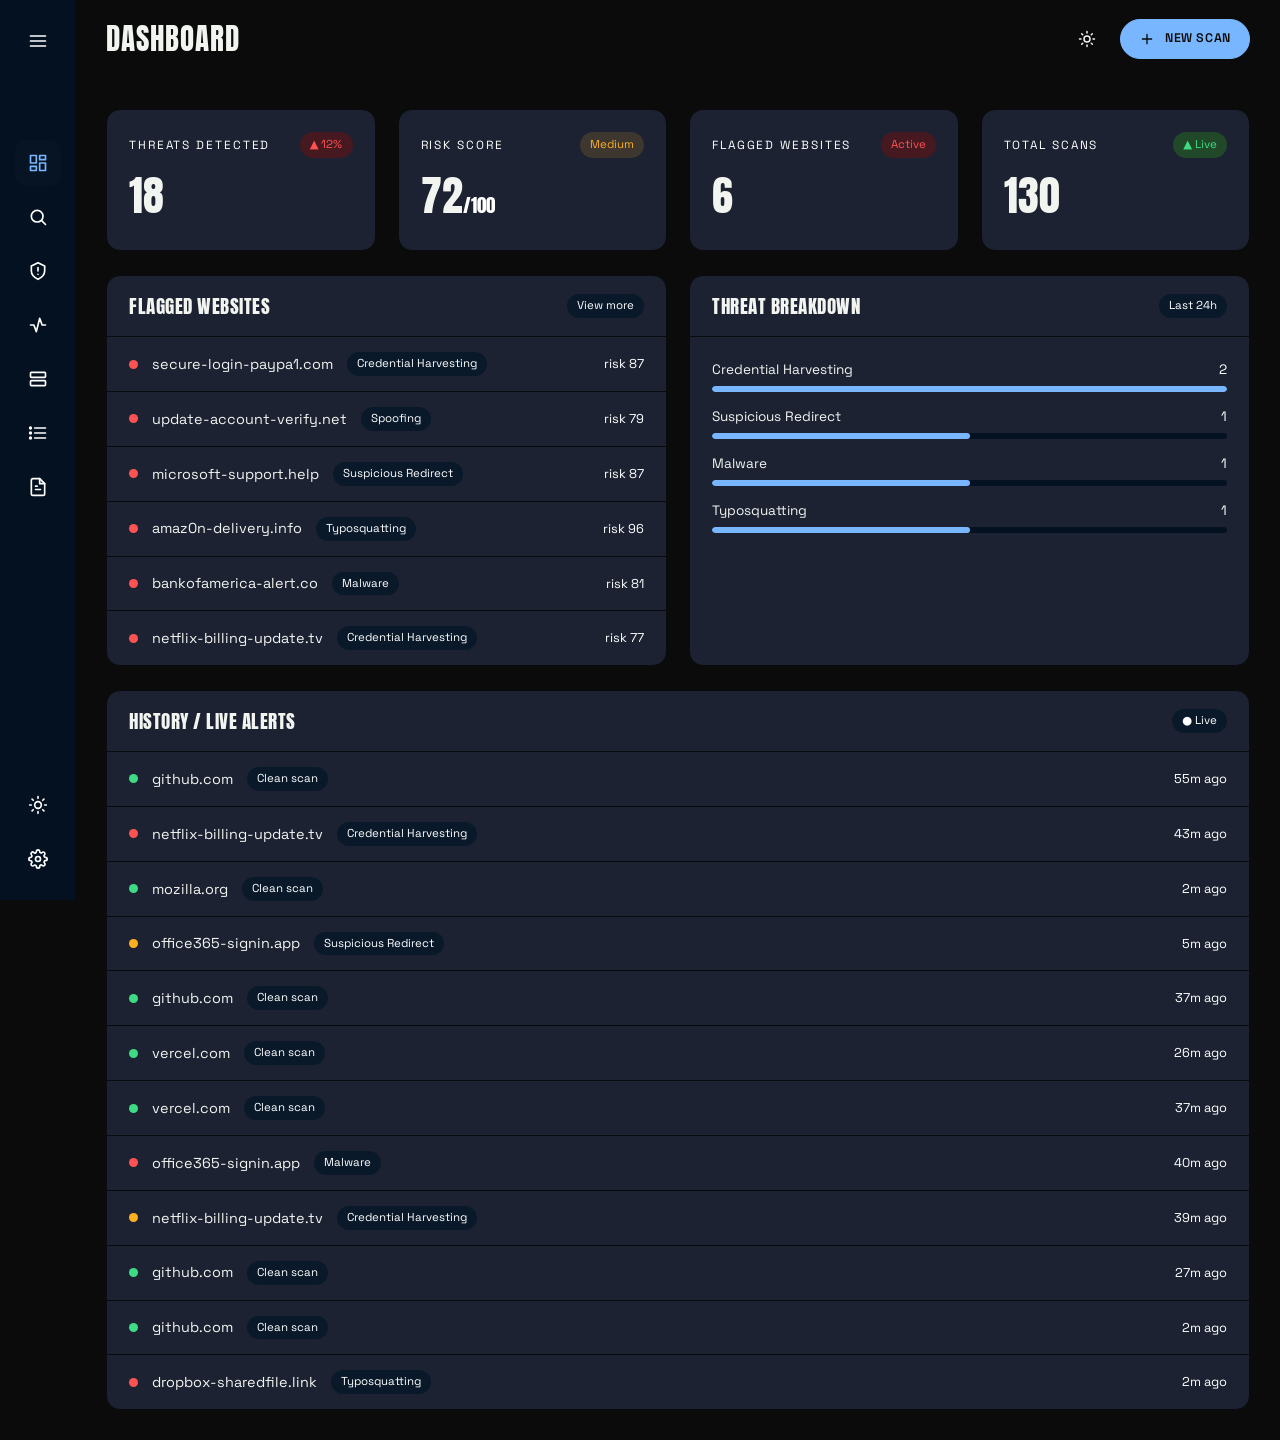
==== dashboard.html @ db2804e6 "first commit" ====
<!DOCTYPE html>
<html lang="en" class="bg-background">
<head>
  <meta charset="UTF-8" />
  <meta name="viewport" content="width=device-width, initial-scale=1.0" />
  <title>CyberWeb — Dashboard</title>
  <meta name="description" content="Threats, risk score, flagged sites and live alerts." />
  <meta name="theme-color" content="#0a0b0a" />
  <link rel="preconnect" href="https://fonts.googleapis.com" />
  <link rel="preconnect" href="https://fonts.gstatic.com" crossorigin />
  <link href="https://fonts.googleapis.com/css2?family=Anton&family=Space+Grotesk:wght@400;500;600;700&display=swap" rel="stylesheet" />
  <link rel="stylesheet" href="css/style.css" />
</head>
<body data-page="dashboard">
  <div class="app">
    <aside class="ribbon" id="ribbon"></aside>
    <div class="main">
      <div class="appbar">
        <h1>Dashboard</h1>
        <div class="actions">
          <button class="icon-btn" onclick="toggleTheme()" title="Toggle theme" data-icon="theme"></button>
          <a href="scan.html" class="btn btn-primary btn-sm"><span data-icon="plus" style="width:16px;height:16px;display:inline-flex"></span> New Scan</a>
        </div>
      </div>

      <div class="page-body">
        <!-- stat row -->
        <div class="grid grid-4 mb-6">
          <div class="stat-card">
            <div class="top"><span class="k">Threats Detected</span><span class="badge badge-danger" id="threat-trend">▲ 12%</span></div>
            <div class="v" id="stat-threats">—</div>
          </div>
          <div class="stat-card">
            <div class="top"><span class="k">Risk Score</span><span class="badge badge-warn">Medium</span></div>
            <div class="v"><span id="stat-risk">—</span><span style="font-size:1.2rem;color:var(--muted)">/100</span></div>
          </div>
          <div class="stat-card">
            <div class="top"><span class="k">Flagged Websites</span><span class="badge badge-danger">Active</span></div>
            <div class="v" id="stat-flagged">—</div>
          </div>
          <div class="stat-card">
            <div class="top"><span class="k">Total Scans</span><span class="badge badge-ok">▲ Live</span></div>
            <div class="v" id="stat-scans">—</div>
          </div>
        </div>

        <div class="grid grid-2 mb-6">
          <!-- flagged websites -->
          <div class="panel" id="flagged">
            <div class="panel-head"><h3>Flagged Websites</h3><a href="report.html" class="pill-tag">View more</a></div>
            <div id="flagged-list"></div>
          </div>

          <!-- risk breakdown -->
          <div class="panel" id="threat">
            <div class="panel-head"><h3>Threat Breakdown</h3><span class="pill-tag">Last 24h</span></div>
            <div style="padding:22px" id="breakdown"></div>
          </div>
        </div>

        <!-- live alerts -->
        <div class="panel" id="logs">
          <div class="panel-head"><h3>History / Live Alerts</h3><span class="pill-tag" id="live-tag">● Live</span></div>
          <div id="alert-list"></div>
        </div>
      </div>
    </div>
  </div>

  <script src="js/common.js"></script>
  <script src="js/mock.js"></script>
  <script>
    const data = generateDashboard();

    document.getElementById("stat-threats").textContent = data.threats;
    document.getElementById("stat-risk").textContent = data.riskScore;
    document.getElementById("stat-flagged").textContent = data.flagged;
    document.getElementById("stat-scans").textContent = data.scans;

    // flagged list
    document.getElementById("flagged-list").innerHTML = data.flaggedList
      .map(
        (f) => `
      <div class="alert-row">
        <span class="dot dot-danger"></span>
        <span class="url">${f.host}</span>
        <span class="pill-tag">${f.type}</span>
        <span class="time">risk ${f.risk}</span>
      </div>`
      )
      .join("");

    // breakdown bars
    const types = {};
    data.alerts.forEach((a) => { if (a.type !== "Clean scan") types[a.type] = (types[a.type] || 0) + 1; });
    const maxc = Math.max(1, ...Object.values(types));
    document.getElementById("breakdown").innerHTML =
      Object.entries(types)
        .map(
          ([t, c]) => `
      <div style="margin-bottom:14px">
        <div class="flex justify-between" style="font-size:0.85rem;margin-bottom:6px"><span>${t}</span><span class="muted">${c}</span></div>
        <div class="progress-track"><div class="progress-fill" style="width:${(c / maxc) * 100}%"></div></div>
      </div>`
        )
        .join("") || '<p class="muted">No threats in window.</p>';

    // live alert feed
    function renderAlerts() {
      document.getElementById("alert-list").innerHTML = data.alerts
        .map(
          (a) => `
        <div class="alert-row">
          <span class="dot dot-${a.sev}"></span>
          <span class="url">${a.host}</span>
          <span class="pill-tag">${a.type}</span>
          <span class="time">${a.time}</span>
        </div>`
        )
        .join("");
    }
    renderAlerts();

    // simulate a new alert arriving
    setInterval(() => {
      const d = generateDashboard();
      const fresh = d.alerts[0];
      fresh.time = "just now";
      data.alerts.unshift(fresh);
      data.alerts.pop();
      renderAlerts();
    }, 4000);
  </script>
</body>
</html>
---- css/style.css ----
/* ============================================================
   CyberWeb Cyber — Blackbird-inspired theme
   Dark + lime accent. Pure HTML/CSS/JS.
   ============================================================ */

:root {
  --bg: #0a0b0a;
  --bg-2:#041120;
  --panel: #1c2232;
  --panel-2: #09192a;
  --border:#0a0b0f;
  --border-2:#0c2137;
  --text: #f2f4f0;
  --muted: #ffffff;
  --accent:  #78b7ff;
  --accent-soft: rgba(8, 22, 36, 0.75);
  --danger: #ff5252;
  --warn: #ffb020;
  --ok: #3ddc84;
  --radius: 14px;
  --maxw: 1280px;
  --font-display: "Anton", "Arial Narrow", sans-serif;
  --font-body: "Space Grotesk", system-ui, sans-serif;
}

/* Light theme overrides */
html[data-theme="light"] {
  --bg: #f4f6f1;
  --bg-2: #ffffff;
  --panel: #ffffff;
  --panel-2: #eef1ea;
  --border: #dfe3d9;
  --text: #14170f;
  --muted: #5b6156;
  --accent: #aa74f5;
  --accent-soft: rgba(123, 191, 0, 0.14);
}

* { box-sizing: border-box; margin: 0; padding: 0; }

html { background: var(--bg); scroll-behavior: smooth; }

body {
  font-family: var(--font-body);
  background: var(--bg);
  color: var(--text);
  line-height: 1.55;
  min-height: 100vh;
  -webkit-font-smoothing: antialiased;
  overflow-x: hidden;
}

a { color: inherit; text-decoration: none; }
button { font-family: inherit; cursor: pointer; }
img { max-width: 100%; display: block; }

.container {
  width: 100%;
  max-width: var(--maxw);
  margin: 0 auto;
  padding: 0 24px;
}

/* ---------- Typography ---------- */
h1, h2, h3, .display {
  font-family: var(--font-display);
  font-weight: 400;
  letter-spacing: 0.5px;
  line-height: 0.95;
  text-transform: uppercase;
}

.eyebrow {
  font-weight: 700;
  font-size: 0.8rem;
  letter-spacing: 0.28em;
  text-transform: uppercase;
  color: var(--text);
}

.eyebrow.accent { color: var(--accent); }

.muted { color: var(--muted); }
.accent-text { color: var(--accent); }
.mark {
  background: var(--accent);
  color: #0a0b0a;
  padding: 0.05em 0.35em;
  display: inline-block;
}

/* ---------- Buttons ---------- */
.btn {
  display: inline-flex;
  align-items: center;
  justify-content: center;
  gap: 10px;
  border: 1px solid white;
  background: transparent;
  color: var(--text);
  padding: 14px 26px;
  border-radius: 999px;
  font-weight: 600;
  font-size: 0.9rem;
  letter-spacing: 0.05em;
  text-transform: uppercase;
  transition: all 0.2s ease;
  white-space: nowrap;
}
.btn:hover { border-color: var(--accent); color: var(--accent); }

.btn-primary {
  background: var(--accent);
  color: #0a0b0a;
  border-color: var(--accent);
}
.btn-primary:hover {
  background: transparent;
  color: var(--accent);
  box-shadow: 0 0 24px var(--accent-soft);
}

.btn-block { width: 100%; }
.btn-sm { padding: 9px 18px; font-size: 0.78rem; }

/* menu pill button */
.menu-pill {
  border: 1px solid var(--accent);
  border-radius: 999px;
  padding: 12px 14px 12px 24px;
  display: inline-flex;
  align-items: center;
  gap: 16px;
  font-family: var(--font-body);
  font-weight: 700;
  letter-spacing: 0.15em;
  text-transform: uppercase;
  color: var(--text);
  background: transparent;
  font-size: 0.82rem;
}
.menu-pill .bars { display: grid; gap: 4px; }
.menu-pill .bars span {
  width: 26px; height: 2px; background: var(--accent); display: block;
}

/* ---------- Top nav (public pages) ---------- */
.topbar {
  position: sticky; top: 0; z-index: 50;
  display: flex; align-items: center; justify-content: space-between;
  padding: 20px 32px;
  background: rgba(10, 11, 10, 0.6);
  backdrop-filter: blur(10px);
  border-bottom: 1px solid var(--border);
}
html[data-theme="light"] .topbar { background: rgba(244, 246, 241, 0.7); }

.brand { display: flex; align-items: center; gap: 12px; font-weight: 700; letter-spacing: 0.12em; }
.brand .logo {
  width: 34px; height: 34px; display: grid; place-items: center;
  color: var(--accent);
}
.brand .logo svg { width: 30px; height: 30px; }
.brand-name { font-size: 1rem; letter-spacing: 0.2em; text-transform: uppercase; }

.top-center { display: flex; align-items: center; gap: 10px; }
.top-center .diamond { color: var(--accent); }

.top-links { display: flex; align-items: center; gap: 26px; }
.top-links a {
  font-size: 0.82rem; letter-spacing: 0.14em; text-transform: uppercase; color: var(--muted);
  transition: color 0.15s;
}
.top-links a:hover, .top-links a.active { color: var(--text); }

/* ---------- Hero ---------- */
.hero {
  position: relative;
  min-height: calc(100vh - 74px);
  display: flex; flex-direction: column; justify-content: center;
  padding: 80px 0 60px;
  overflow: hidden;
}
.hero .glow{
    position:absolute;
    inset:0;
    pointer-events:none;

    background:
        radial-gradient(circle at 15% 35%,
            rgba(120,183,255,.45),
            transparent 55%),

        radial-gradient(circle at 85% 30%,
            rgba(170,116,245,.35),
            transparent 55%),

        radial-gradient(circle at 50% 100%,
            rgba(255,255,255,.08),
            transparent 70%);
}
html[data-theme="light"] .hero .glow { opacity: 0.5; }
.hero .inner { position: relative; z-index: 1; text-align: center; }
.hero h1 {
  font-size: clamp(3rem, 9vw, 7.5rem);
  margin: 22px 0;
}
.hero-sub {
  max-width: 1080px; margin: 40px auto 0; text-align: left;
  font-size: clamp(1.05rem, 2.4vw, 1.5rem);
  color: var(--text);
  border-left: 2px solid var(--accent);
  padding-left: 22px;
}
.hero-line { width: 2px; height: 90px; background: var(--accent); margin: 34px auto 0; }
.hero-cta { display: flex; gap: 16px; justify-content: center; margin-top: 40px; flex-wrap: wrap; }

/* ---------- Sections ---------- */
.section { padding: 90px 0; }
.section-head { max-width: 720px; margin-bottom: 48px; }
.section-head h2 { font-size: clamp(2.2rem, 5vw, 4rem); margin: 14px 0; }

.grid { display: grid; gap: 22px; }
.grid-3 { grid-template-columns: repeat(3, 1fr); }
.grid-2 { grid-template-columns: repeat(2, 1fr); }
.grid-4 { grid-template-columns: repeat(4, 1fr); }

.card {
  background: var(--panel);
  border: 1px solid var(--border);
  border-radius: var(--radius);
  padding: 28px;
  transition: border-color 0.2s, transform 0.2s;
}
.card:hover { border-color: var(--accent); transform: translateY(-3px); }
.card .icon {
  width: 46px; height: 46px; border-radius: 12px; display: grid; place-items: center;
  background: var(--accent-soft); color: var(--accent); margin-bottom: 18px;
}
.card h3 { font-size: 1.4rem; margin-bottom: 10px; letter-spacing: 0.5px; }
.card p { color: var(--muted); font-size: 0.95rem; }

/* ---------- Scan box (public) ---------- */
.scanbox {
  background: var(--panel);
  border: 1px solid var(--border);
  border-radius: 20px;
  padding: 34px;
  max-width: 760px;
  margin: 0 auto;
}
.scanbox h2 { font-size: clamp(1.8rem, 4vw, 3rem); margin-bottom: 8px; }

.field { margin-bottom: 16px; }
.field label {
  display: block; font-size: 0.75rem; letter-spacing: 0.16em; text-transform: uppercase;
  color: var(--muted); margin-bottom: 8px;
}
.input, .file-drop, textarea, select {
  width: 100%;
  background: var(--bg-2);
  border: 1px solid var(--border);
  border-radius: 10px;
  padding: 15px 16px;
  color: var(--text);
  font-family: inherit;
  font-size: 0.98rem;
  transition: border-color 0.15s, box-shadow 0.15s;
}
.input:focus, textarea:focus, select:focus {
  outline: none; border-color: var(--accent); box-shadow: 0 0 0 3px var(--accent-soft);
}
.file-drop {
  display: flex; align-items: center; justify-content: center; gap: 10px;
  color: var(--muted); border-style: dashed; cursor: pointer; text-align: center;
}
.file-drop:hover { border-color: var(--accent); color: var(--text); }
.file-drop svg { width: 20px; height: 20px; flex-shrink: 0; }

.check-row { display: flex; flex-wrap: wrap; gap: 14px; margin: 18px 0; }
.check {
  display: flex; align-items: center; gap: 10px;
  background: var(--bg-2); border: 1px solid var(--border);
  padding: 12px 16px; border-radius: 10px; font-size: 0.85rem; cursor: pointer;
  user-select: none;
}
.check input { accent-color: var(--accent); width: 16px; height: 16px; }
.check.active { border-color: var(--accent); color: var(--accent); }

/* ---------- App shell (dashboard/scan/report) ---------- */
.app { display: flex; min-height: 100vh; }

.ribbon {
  width: 76px; flex-shrink: 0;
  background: var(--bg-2);
  border-right: 1px solid var(--border);
  display: flex; flex-direction: column; align-items: center;
  padding: 18px 0; gap: 8px;
  position: sticky; top: 0; height: 100vh;
  transition: width 0.25s ease;
  overflow: hidden;
}
.ribbon.expanded { width: 240px; align-items: stretch; }
.ribbon .rib-logo {
  color: var(--accent); display: grid; place-items: center; height: 46px; margin-bottom: 8px;
  flex-shrink: 0;
}
.ribbon .rib-logo svg { width: 30px; height: 30px; }

.rib-item {
  display: flex; align-items: center; gap: 14px;
  color: var(--muted); border: none; background: transparent;
  width: 46px; height: 46px; border-radius: 12px; margin: 0 auto;
  justify-content: center; transition: all 0.15s; position: relative;
  text-transform: none; letter-spacing: 0; font-size: 0.9rem;
}
.ribbon.expanded .rib-item {
  width: auto; margin: 0 12px; padding: 0 14px; justify-content: flex-start;
}
.rib-item .label { display: none; white-space: nowrap; }
.ribbon.expanded .rib-item .label { display: inline; }
.rib-item:hover { background: var(--panel-2); color: var(--text); }
.rib-item.active { background: var(--accent-soft); color: var(--accent); }
.rib-item svg { width: 20px; height: 20px; flex-shrink: 0; }
.rib-spacer { flex: 1; }

.rib-toggle-theme { margin-top: 4px; }

.main { flex: 1; min-width: 0; display: flex; flex-direction: column; }

.appbar {
  display: flex; align-items: center; justify-content: space-between;
  padding: 18px 30px; border-bottom: 1px solid var(--border);
  position: sticky; top: 0; background: var(--bg); z-index: 20;
}
.appbar h1 { font-size: 1.8rem; letter-spacing: 1px; }
.appbar .actions { display: flex; gap: 12px; align-items: center; }

.page-body { padding: 30px; flex: 1; }

/* stat cards */
.stat-card {
  background: var(--panel); border: 1px solid var(--border);
  border-radius: var(--radius); padding: 22px;
}
.stat-card .top { display: flex; align-items: center; justify-content: space-between; }
.stat-card .k { font-size: 0.74rem; letter-spacing: 0.16em; text-transform: uppercase; color: var(--muted); }
.stat-card .v { font-family: var(--font-display); font-size: 2.6rem; margin-top: 6px; }
.stat-card .badge { font-size: 0.72rem; padding: 4px 10px; border-radius: 999px; }
.badge-danger { background: rgba(102, 19, 19, 0.571); color: var(--danger); border-radius: 25px; }
.badge-warn { background: rgba(255,176,32,0.15); color: var(--warn); border-radius: 25px; }
.badge-ok { background: #214829; color: var(--ok); border-radius: 25px;}

.pill-tag {
  font-size: 0.72rem; padding: 3px 10px; border-radius: 999px;
  background: var(--panel-2); color: var(--muted); border: 1px #091828;
;
}

/* list / table */
.panel {
  background: var(--panel); border: 1px solid var(--border);
  border-radius: var(--radius); overflow: hidden;
}
.panel .panel-head {
  display: flex; align-items: center; justify-content: space-between;
  padding: 18px 22px; border-bottom: 1px solid var(--border);
}
.panel .panel-head h3 { font-size: 1.2rem; letter-spacing: 0.5px; }

.alert-row {
  display: flex; align-items: center; gap: 14px;
  padding: 15px 22px; border-bottom: 1px solid var(--border); font-size: 0.9rem;
}
.alert-row:last-child { border-bottom: none; }
.alert-row .dot { width: 9px; height: 9px; border-radius: 50%; flex-shrink: 0; }
.dot-danger { background: var(--danger); } .dot-warn { background: var(--warn); } .dot-ok { background: var(--ok); }
.alert-row .time { margin-left: auto; color: var(--muted); font-size: 0.8rem; white-space: nowrap; }
.alert-row .url { color: var(--text); font-family: var(--font-body); }

/* gauges */
.gauge-wrap { display: flex; gap: 22px; flex-wrap: wrap; }
.gauge {
  background: var(--panel); border: 1px solid var(--border); border-radius: var(--radius);
  padding: 26px; flex: 1; min-width: 220px; text-align: center;
}
.gauge .ring { position: relative; width: 150px; height: 150px; margin: 16px auto; }
.gauge .ring svg { transform: rotate(-90deg); width: 100%; height: 100%; }
.gauge .ring .val {
  position: absolute; inset: 0; display: grid; place-items: center;
  font-family: var(--font-display); font-size: 2.2rem;
}
.gauge h4 { font-size: 0.78rem; letter-spacing: 0.16em; text-transform: uppercase; color: var(--muted); }

/* tabs */
.tabs { display: flex; gap: 6px; border-bottom: 1px solid var(--border); margin-bottom: 24px; flex-wrap: wrap; }
.tab {
  padding: 12px 22px; background: transparent; border: none; color: var(--muted);
  font-weight: 600; letter-spacing: 0.05em; text-transform: uppercase; font-size: 0.82rem;
  border-bottom: 2px solid transparent; transition: all 0.15s;
}
.tab:hover { color: var(--text); }
.tab.active { color: var(--accent); border-bottom-color: var(--accent); }
.tab-panel { display: none; animation: fade 0.3s ease; }
.tab-panel.active { display: block; }
@keyframes fade { from { opacity: 0; transform: translateY(6px);} to {opacity:1; transform:none;} }

/* auth */
.auth-wrap { min-height: 100vh; display: grid; place-items: center; padding: 40px 20px; position: relative; overflow: hidden; }
.auth-glow{
    position:absolute;
    inset:0;
    z-index:0;

    background:
    radial-gradient(
        80% 70% at 18% 35%,
        rgba(120,183,255,.75) 0%,
        rgba(120,183,255,.45) 35%,
        rgba(120,183,255,.18) 65%,
        transparent 100%
    );

    filter: blur(60px);
}
.auth-card {
  position: relative; z-index: 1;
  width: 100%; max-width: 440px;
  background: var(--panel); border: 1px solid var(--border);
  border-radius: 32px; padding: 40px;
}
.auth-card h1 { font-size: 2.4rem; margin-bottom: 6px; }
.auth-switch { display: flex; gap: 8px; margin-bottom: 26px; background: var(--bg-2); padding: 5px; border-radius: 50px; }
.auth-switch button {
  flex: 1; padding: 10px; border: none; background: transparent; color: var(--muted);
  border-radius: 999px; font-weight: 600; letter-spacing: 0.05em; text-transform: uppercase; font-size: 0.8rem;
}
.auth-switch button.active { background: var(--accent); color: #0a0b0a; }

/* loading / CyberWeb */
.loading-wrap{
    position:fixed;
    inset:0;
    overflow:hidden;
    background:#0a0b0a;
}

#web-canvas{
    position:fixed;
    inset:0;
    width:100%;
    height:100%;
    display:block;
    z-index:0;
}

.loading-progress-track{
    position:fixed;
    left:50%;
    bottom:40px;
    transform:translateX(-50%);

    width:min(700px,85vw);
    height:5px;

    background:rgba(255,255,255,.08);
    border-radius:999px;
    overflow:hidden;

    z-index:10;
}

.loading-progress-fill{
    width:0%;
    height:100%;

    border-radius:inherit;

    background:linear-gradient(
        90deg,
        #57a1f4,
        #78b7ff,
        #ffffff
    );

    transition:width .45s ease;

    box-shadow:
        0 0 12px #57a1f4,
        0 0 24px #78b7ff,
}

/* footer */
.footer {
  border-top: 1px solid var(--border); padding: 40px 0; margin-top: 40px; color: var(--muted); font-size: 0.85rem;
}
.footer .inner { display: flex; align-items: center; justify-content: space-between; flex-wrap: wrap; gap: 16px; }

/* mobile menu drawer */
.drawer {
  position: fixed; inset: 0; z-index: 100; background: rgba(0,0,0,0.7);
  display: none; opacity: 0; transition: opacity 0.2s;
}
.drawer.open { display: block; opacity: 1; }
.drawer-panel {
  position: absolute; right: 0; top: 0; height: 100%; width: min(320px, 85vw);
  background: var(--bg-2); border-left: 1px solid var(--border); padding: 30px;
  transform: translateX(100%); transition: transform 0.25s;
  display: flex; flex-direction: column; gap: 8px;
}
.drawer.open .drawer-panel { transform: none; }
.drawer-panel a {
  padding: 14px 12px; font-family: var(--font-display); font-size: 1.6rem; letter-spacing: 1px;
  border-bottom: 1px solid var(--border); color: var(--text);
}
.drawer-panel a:hover { color: var(--accent); }
.drawer-close { align-self: flex-end; background: none; border: none; color: var(--text); font-size: 2rem; }

/* icon button */
.icon-btn {
  width: 42px; height: 42px; border-radius: 10px; border: 1px solid var(--border);
  background: transparent; color: var(--text); display: grid; place-items: center;
}
.icon-btn:hover { border-color: var(--accent); color: var(--accent); }
.icon-btn svg { width: 18px; height: 18px; }

/* responsive */
@media (max-width: 960px) {
  .grid-4 { grid-template-columns: repeat(2, 1fr); }
  .grid-3 { grid-template-columns: 1fr; }
  .top-links { display: none; }
}
@media (max-width: 640px) {
  .grid-2, .grid-4 { grid-template-columns: 1fr; }
  .topbar { padding: 16px 18px; }
  .top-center { display: none; }
  .ribbon { position: fixed; z-index: 60; height: 100vh; box-shadow: 0 0 40px rgba(0,0,0,0.5); }
  .page-body { padding: 18px; }
  .appbar { padding: 16px 18px; }
}

/* utility */
.flex { display: flex; } .items-center { align-items: center; } .justify-between { justify-content: space-between; }
.gap-2 { gap: 8px; } .gap-3 { gap: 12px; } .gap-4 { gap: 16px; }
.mt-2 { margin-top: 8px; } .mt-4 { margin-top: 16px; } .mt-6 { margin-top: 24px; } .mt-8 { margin-top: 32px; }
.mb-4 { margin-bottom: 16px; } .mb-6 { margin-bottom: 24px; }
@media (max-width: 640px) { .hide-mobile { display: none !important; } }
.text-center { text-align: center; }
.wide { grid-column: 1 / -1; }

.progress-track{
    width:100%;
    height:6px;
    background:var(--bg-2);
    border-radius:999px;
    overflow:hidden;
}

.progress-fill{
    height:100%;
    background:var(--accent);
    border-radius:999px;
}
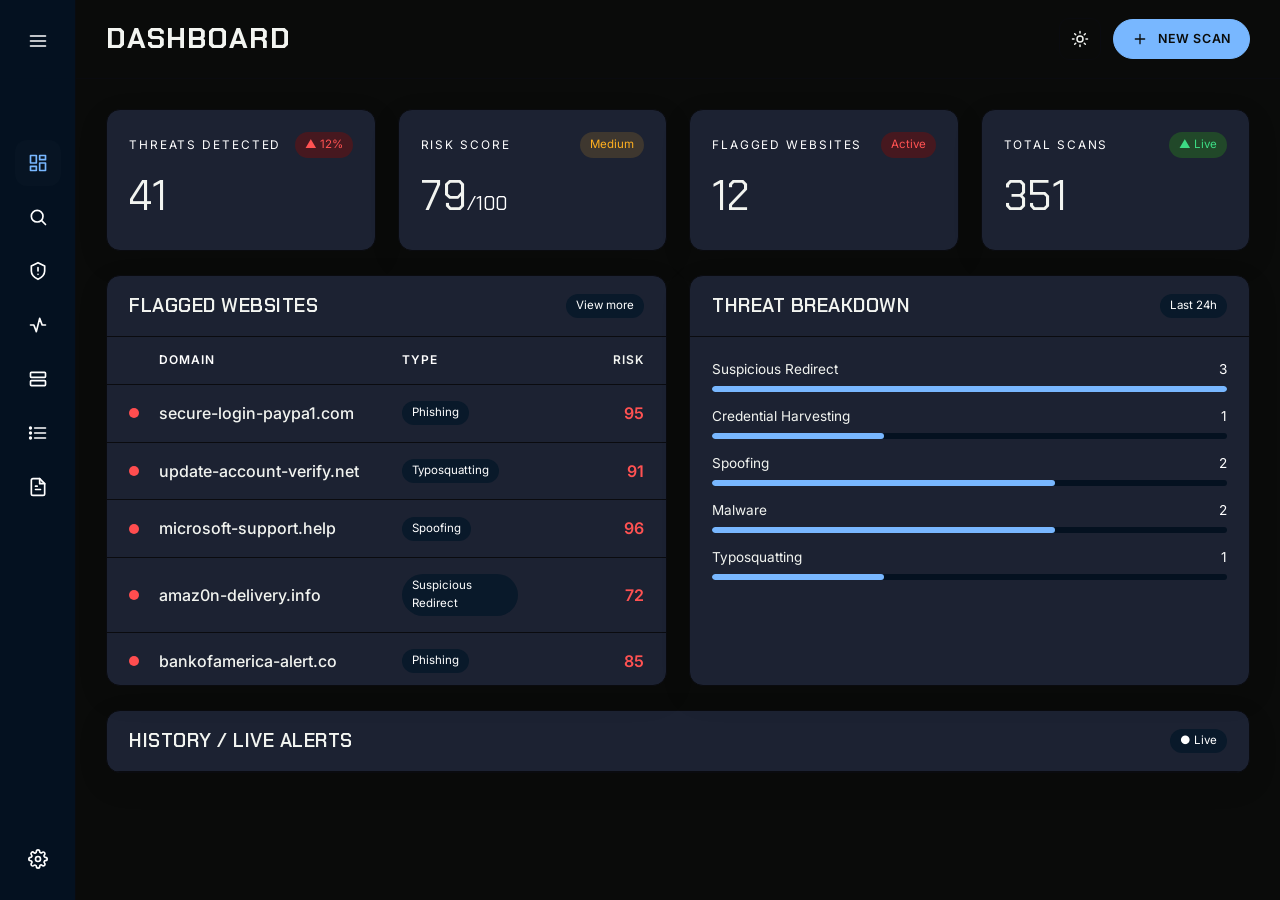
==== commit 583f9880: "Merge branch 'main' into main" ====
--- a/dashboard.html
+++ b/dashboard.html
@@ -48,6 +48,13 @@
           <!-- flagged websites -->
           <div class="panel" id="flagged">
             <div class="panel-head"><h3>Flagged Websites</h3><a href="report.html" class="pill-tag">View more</a></div>
+            <div id="flagged-header">
+              <span></span>
+              <span>Domain</span>
+              <span>Type</span>
+              <span class="risk-col">Risk</span>
+            </div>
+
             <div id="flagged-list"></div>
           </div>
 
@@ -81,11 +88,13 @@
     document.getElementById("flagged-list").innerHTML = data.flaggedList
       .map(
         (f) => `
-      <div class="alert-row">
+      <div class="flagged-row">
         <span class="dot dot-danger"></span>
-        <span class="url">${f.host}</span>
-        <span class="pill-tag">${f.type}</span>
-        <span class="time">risk ${f.risk}</span>
+        <span class="domain-col">${f.host}</span>
+        <span class="type-col">
+          <span class="pill-tag">${f.type}</span>
+        </span>
+        <span class="risk-col">${f.risk}</span>
       </div>`
       )
       .join("");
@@ -106,20 +115,21 @@
         .join("") || '<p class="muted">No threats in window.</p>';
 
     // live alert feed
-    function renderAlerts() {
+      function renderAlerts() {
       document.getElementById("alert-list").innerHTML = data.alerts
-        .map(
-          (a) => `
-        <div class="alert-row">
-          <span class="dot dot-${a.sev}"></span>
-          <span class="url">${a.host}</span>
+      .map(
+      (a) => `
+      <div class="flagged-row">
+        <span class="dot dot-${a.sev}"></span>
+        <span class="domain-col">${a.host}</span>
+        <span class="type-col">
           <span class="pill-tag">${a.type}</span>
-          <span class="time">${a.time}</span>
-        </div>`
-        )
-        .join("");
-    }
-    renderAlerts();
+        </span>
+        <span class="time-col">${a.time}</span>
+      </div>`
+      )
+      .join("");
+      }
 
     // simulate a new alert arriving
     setInterval(() => {
--- a/css/style.css
+++ b/css/style.css
@@ -2,6 +2,8 @@
    CyberWeb Cyber — Blackbird-inspired theme
    Dark + lime accent. Pure HTML/CSS/JS.
    ============================================================ */
+
+@import url('https://fonts.googleapis.com/css2?family=Chakra+Petch:wght@500;600;700&family=IBM+Plex+Mono:wght@400;500;600&family=Inter:wght@400;500;600;700&display=swap');
 
 :root {
   --bg: #0a0b0a;
@@ -19,21 +21,30 @@
   --ok: #3ddc84;
   --radius: 14px;
   --maxw: 1280px;
-  --font-display: "Anton", "Arial Narrow", sans-serif;
-  --font-body: "Space Grotesk", system-ui, sans-serif;
+  --font-display: "Chakra Petch", sans-serif;
+  --font-body: "Inter", sans-serif;
+  --font-mono: "IBM Plex Mono", monospace;
 }
 
 /* Light theme overrides */
 html[data-theme="light"] {
-  --bg: #f4f6f1;
-  --bg-2: #ffffff;
+  --bg: #f6f8fc;
+  --bg-2: #edf3fa;
   --panel: #ffffff;
-  --panel-2: #eef1ea;
-  --border: #dfe3d9;
-  --text: #14170f;
-  --muted: #5b6156;
-  --accent: #aa74f5;
-  --accent-soft: rgba(123, 191, 0, 0.14);
+  --panel-2: #f3f7fc;
+
+  --border: #d8e2ef;
+  --border-2: #c9d8e8;
+
+  --text: #1f2937;
+  --muted: #64748b;
+
+  --accent: #5b8cff;
+  --accent-soft: rgba(91, 140, 255, 0.12);
+
+  --danger: #ef4444;
+  --warn: #f59e0b;
+  --ok: #22c55e;
 }
 
 * { box-sizing: border-box; margin: 0; padding: 0; }
@@ -62,12 +73,27 @@
 }
 
 /* ---------- Typography ---------- */
-h1, h2, h3, .display {
+h1, h2, .display {
   font-family: var(--font-display);
-  font-weight: 400;
+  font-weight: 700;
   letter-spacing: 0.5px;
   line-height: 0.95;
   text-transform: uppercase;
+}
+
+h3,
+.panel-head h3,
+.card h3{
+  
+  font-family: var(--font-display);
+  font-weight: 600;
+  letter-spacing: 0.5px;
+  line-height: 0.95;
+  text-transform: uppercase;
+}
+
+body{
+    font-family: var(--font-body);
 }
 
 .eyebrow {
@@ -230,7 +256,8 @@
   border: 1px solid var(--border);
   border-radius: var(--radius);
   padding: 28px;
-  transition: border-color 0.2s, transform 0.2s;
+  box-shadow: 0 10px 30px rgba(0,0,0,.12);
+  transition: border-color 0.2s, transform 0.2s , box-shadow .2s;
 }
 .card:hover { border-color: var(--accent); transform: translateY(-3px); }
 .card .icon {
@@ -297,9 +324,31 @@
   display: flex; flex-direction: column; align-items: center;
   padding: 18px 0; gap: 8px;
   position: sticky; top: 0; height: 100vh;
-  transition: width 0.25s ease;
+  transition: width 0.52s ease;
   overflow: hidden;
 }
+
+/* added to expand the sidebar */
+
+.ribbon:hover,
+.ribbon.expanded {
+    width: 240px;
+    align-items: stretch;
+}
+
+.ribbon:hover .rib-item,
+.ribbon.expanded .rib-item {
+    width: auto;
+    margin: 0 12px;
+    padding: 0 14px;
+    justify-content: flex-start;
+}
+
+.ribbon:hover .label,
+.ribbon.expanded .label {
+    display: inline;
+}
+
 .ribbon.expanded { width: 240px; align-items: stretch; }
 .ribbon .rib-logo {
   color: var(--accent); display: grid; place-items: center; height: 46px; margin-bottom: 8px;
@@ -341,7 +390,7 @@
 /* stat cards */
 .stat-card {
   background: var(--panel); border: 1px solid var(--border);
-  border-radius: var(--radius); padding: 22px;
+  border-radius: var(--radius); padding: 22px;box-shadow: 0 10px 30px rgba(0,0,0,.12);
 }
 .stat-card .top { display: flex; align-items: center; justify-content: space-between; }
 .stat-card .k { font-size: 0.74rem; letter-spacing: 0.16em; text-transform: uppercase; color: var(--muted); }
@@ -360,7 +409,7 @@
 /* list / table */
 .panel {
   background: var(--panel); border: 1px solid var(--border);
-  border-radius: var(--radius); overflow: hidden;
+  border-radius: var(--radius); overflow: hidden;box-shadow: 0 10px 30px rgba(0,0,0,.12);
 }
 .panel .panel-head {
   display: flex; align-items: center; justify-content: space-between;
@@ -562,3 +611,185 @@
     border-radius:999px;
 }
 
+
+/* safe unsafe red green pills */
+
+.status-pill{
+  display:inline-flex;
+  align-items:center;
+  justify-content:center;
+  padding:4px 10px;
+  border-radius:999px;
+  font-size:.72rem;
+  font-weight:600;
+}
+
+.status-safe{
+  color:#000000;
+  background:rgb(30, 87, 34);
+}
+
+.status-danger{
+  color:#ffffff;
+  background:rgb(118, 54, 54);
+  border-color: transparent;
+} 
+
+.alert-row{
+    display:flex;
+    align-items:center;
+    justify-content:space-between;
+    gap:12px;
+}
+
+.alert-row .muted{
+    flex:1;
+}
+
+.status-pill{
+    margin-left:auto;
+    display:inline-flex;
+    align-items:center;
+    justify-content:center;
+    padding:4px 10px;
+    border-radius:999px;
+    font-size:.72rem;
+    font-weight:600;
+    white-space:nowrap;
+}
+
+.flagged-row{
+    display:grid;
+    grid-template-columns:20px 3fr 2fr 1fr;
+    align-items:center;
+    gap:14px;
+    padding:16px 22px;
+    border-bottom:1px solid var(--border);
+}
+
+.domain-col{
+    font-weight:500;
+}
+
+.type-col{
+    display:flex;
+    justify-content:flex-start;
+}
+
+.risk-col{
+    text-align:right;
+    font-weight:600;
+    color:var(--danger);
+}
+
+#flagged-header{
+    display:grid;
+    grid-template-columns:20px 3fr 2fr 1fr;
+    align-items:center;
+    padding:14px 22px;
+    border-bottom:1px solid var(--border);
+    color:var(--muted);
+    font-size:.75rem;
+    text-transform:uppercase;
+    font-weight:600;
+    letter-spacing:1px;
+}
+
+#flagged-header .risk-col{
+    text-align:right;
+}
+
+.dot{
+    width:10px;
+    height:10px;
+    border-radius:50%;
+    display:inline-block;
+}
+
+.dot-danger{
+    background:#ff4d4f; /* red */
+}
+
+#flagged-header,
+.flagged-row {
+  display: grid;
+  grid-template-columns: 20px 2fr 1fr 1fr;
+  align-items: center;
+  gap: 10px;
+}
+
+#flagged-header .risk-col {
+    color: var(--text); /* normal color */
+}
+
+#flagged-list {
+    max-height: 300px;   /* controls when scrolling starts */
+    overflow-y: auto;
+}
+
+#flagged-list::-webkit-scrollbar {
+    width: 8px;
+}
+
+#flagged-list::-webkit-scrollbar-track {
+    background: #1e293b; /* lighter background */
+    border-radius: 10px;
+}
+
+#flagged-list::-webkit-scrollbar-thumb {
+    background: #2f8fff; /* bright blue */
+    border-radius: 10px;
+}
+
+#flagged-list::-webkit-scrollbar-thumb:hover {
+    background: #5ab4ff;
+}
+
+#alert-list .flagged-row {
+  display: grid;
+  grid-template-columns: 20px 1fr 140px 100px;
+  align-items: center;
+}
+
+.time-col{
+    text-align: right;
+    font-weight: 500;
+    color: var(--muted);
+}
+
+html[data-theme="light"] .badge-danger{
+    background:#fee2e2;
+    color:#dc2626;
+}
+
+html[data-theme="light"] .badge-ok{
+    background:#dcfce7;
+    color:#15803d;
+}
+
+html[data-theme="light"] .status-danger{
+    background:#fee2e2;
+    color:#dc2626;
+}
+
+html[data-theme="light"] .status-safe{
+    background:#dcfce7;
+    color:#15803d;
+}
+
+html[data-theme="light"] .dot-danger{
+    background:#dc2626;
+}
+
+html[data-theme="light"] #flagged-list::-webkit-scrollbar-track{
+    background:#dbeafe;
+}
+
+html[data-theme="light"] #flagged-list::-webkit-scrollbar-thumb{
+    background:#5b8cff;
+}
+
+html[data-theme="light"] .progress-track{
+    background:#e2e8f0;
+}
+
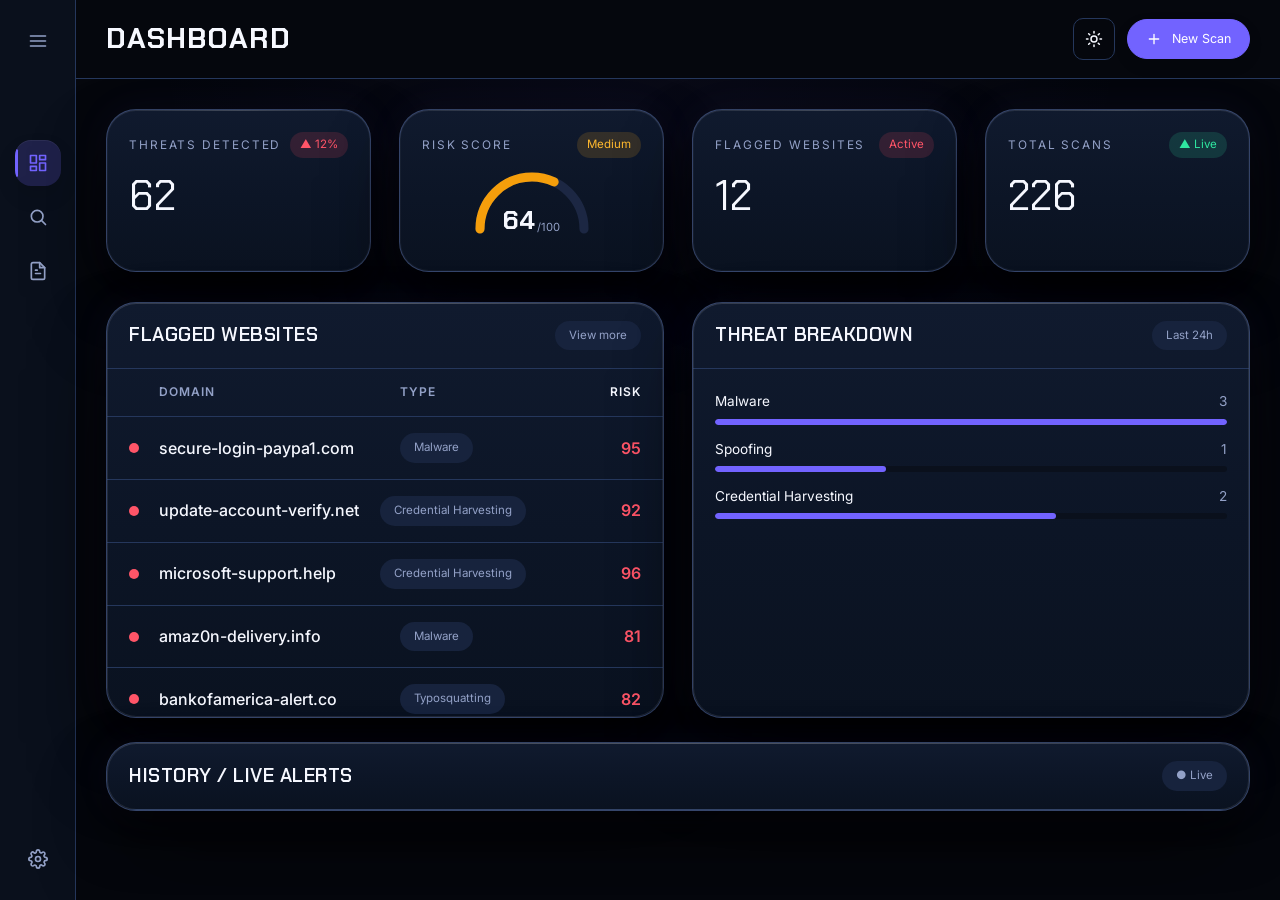
==== commit 8a63cfc1: "Merge pull request #7 from agrimatiwari/main improved ui" ====
--- a/dashboard.html
+++ b/dashboard.html
@@ -30,10 +30,41 @@
             <div class="top"><span class="k">Threats Detected</span><span class="badge badge-danger" id="threat-trend">▲ 12%</span></div>
             <div class="v" id="stat-threats">—</div>
           </div>
-          <div class="stat-card">
-            <div class="top"><span class="k">Risk Score</span><span class="badge badge-warn">Medium</span></div>
-            <div class="v"><span id="stat-risk">—</span><span style="font-size:1.2rem;color:var(--muted)">/100</span></div>
-          </div>
+          <div class="stat-card risk-card">
+    <div class="top">
+        <span class="k">Risk Score</span>
+        <span class="badge badge-warn" id="risk-level">Medium</span>
+    </div>
+
+    <div class="semi-gauge" id="riskGauge" style="--value:0">
+
+        <svg viewBox="0 0 200 120">
+
+            <defs>
+                <linearGradient id="riskGradient" x1="0%" y1="0%" x2="100%" y2="0%">
+                    <stop offset="0%" stop-color="#35d6ff"/>
+                    <stop offset="55%" stop-color="#5f7cff"/>
+                    <stop offset="100%" stop-color="#9b5cff"/>
+                </linearGradient>
+            </defs>
+
+            <path
+                class="gauge-bg"
+                d="M20 100 A80 80 0 0 1 180 100"/>
+
+            <path
+                class="gauge-fill"
+                d="M20 100 A80 80 0 0 1 180 100"
+                pathLength="100"/>
+        </svg>
+
+        <div class="gauge-value">
+            <span id="stat-risk">0</span>
+            <small>/100</small>
+        </div>
+
+    </div>
+</div>
           <div class="stat-card">
             <div class="top"><span class="k">Flagged Websites</span><span class="badge badge-danger">Active</span></div>
             <div class="v" id="stat-flagged">—</div>
@@ -77,12 +108,49 @@
   <script src="js/common.js"></script>
   <script src="js/mock.js"></script>
   <script>
-    const data = generateDashboard();
-
-    document.getElementById("stat-threats").textContent = data.threats;
-    document.getElementById("stat-risk").textContent = data.riskScore;
-    document.getElementById("stat-flagged").textContent = data.flagged;
-    document.getElementById("stat-scans").textContent = data.scans;
+
+const data = generateDashboard();
+
+document.getElementById("stat-threats").textContent = data.threats;
+document.getElementById("stat-flagged").textContent = data.flagged;
+document.getElementById("stat-scans").textContent = data.scans;
+
+const risk = data.riskScore;
+
+// Number inside the gauge
+document.getElementById("stat-risk").textContent = risk;
+
+// Fill the gauge
+const gauge = document.getElementById("riskGauge");
+gauge.style.setProperty("--value", risk);
+
+document.querySelector(".gauge-fill").style.strokeDashoffset = 100 - risk;
+const fill = document.querySelector(".gauge-fill");
+
+if (risk >= 70) {
+    fill.style.stroke = "#C62828";      // Strong Red
+}
+else if (risk >= 40) {
+    fill.style.stroke = "#F59E0B";      // Amber
+}
+else {
+    fill.style.stroke = "#10B981";      // Emerald
+}
+// Badge
+const badge = document.getElementById("risk-level");
+
+if (risk >= 80) {
+    badge.textContent = "High";
+    badge.className = "badge badge-danger";
+}
+else if (risk >= 50) {
+    badge.textContent = "Medium";
+    badge.className = "badge badge-warn";
+}
+else {
+    badge.textContent = "Low";
+    badge.className = "badge badge-ok";
+}
 
     // flagged list
     document.getElementById("flagged-list").innerHTML = data.flaggedList
--- a/css/style.css
+++ b/css/style.css
@@ -1,29 +1,51 @@
 /* ============================================================
    CyberWeb Cyber — Blackbird-inspired theme
-   Dark + lime accent. Pure HTML/CSS/JS.
+   Dark navy + violet/cyan accent duo. Pure HTML/CSS/JS.
    ============================================================ */
 
 @import url('https://fonts.googleapis.com/css2?family=Chakra+Petch:wght@500;600;700&family=IBM+Plex+Mono:wght@400;500;600&family=Inter:wght@400;500;600;700&display=swap');
 
 :root {
-  --bg: #0a0b0a;
-  --bg-2:#041120;
-  --panel: #1c2232;
-  --panel-2: #09192a;
-  --border:#0a0b0f;
-  --border-2:#0c2137;
-  --text: #f2f4f0;
-  --muted: #ffffff;
-  --accent:  #78b7ff;
-  --accent-soft: rgba(8, 22, 36, 0.75);
-  --danger: #ff5252;
-  --warn: #ffb020;
-  --ok: #3ddc84;
-  --radius: 14px;
-  --maxw: 1280px;
-  --font-display: "Chakra Petch", sans-serif;
-  --font-body: "Inter", sans-serif;
-  --font-mono: "IBM Plex Mono", monospace;
+--bg:#05070d;
+--bg-2:#0a101c;
+
+--panel:#111b31;
+--panel-2:#17233d;
+
+--border:#25375c;
+--border-2:#33497a;
+
+--text:#f6f8ff;
+--muted:#93a1c7;
+
+--accent:#7263ff;
+--accent-hover:#8a7bff;
+--accent-soft:rgba(114,99,255,.20);
+
+--accent-2:#35e5e0;
+--accent-2-hover:#54ece7;
+--accent-2-soft:rgba(53,229,224,.18);
+
+    --danger:#ff5568;
+    --warn:#ffb92e;
+    --ok:#2fe6a0;
+    --radius: 30px;
+    --maxw: 1280px;
+    --font-display: "Chakra Petch", sans-serif;
+    --font-body: "Inter", sans-serif;
+    --font-mono: "IBM Plex Mono", monospace;
+
+    /* elevation shadows — deep ambient + a hint of accent glow, so panels
+       and cards read as lifted off the background instead of flat fills */
+    --shadow-sm: 0 3px 10px rgba(0,0,0,.55), 0 1px 0 rgba(255,255,255,.04) inset;
+    --shadow-md: 0 14px 32px rgba(0,0,0,.6), 0 32px 64px -12px rgba(0,0,0,.75), 0 1px 0 rgba(255,255,255,.06) inset;
+    --shadow-lg: 0 24px 50px rgba(0,0,0,.65), 0 46px 90px -20px rgba(0,0,0,.8), 0 0 0 1px rgba(255,255,255,.04) inset;
+    --shadow-hover: 0 32px 64px rgba(0,0,0,.7), 0 0 0 1px rgba(114,99,255,.4) inset, 0 0 44px rgba(114,99,255,.3);
+}
+html:not([data-theme="light"]) body{
+    background:
+        radial-gradient(circle at top, rgba(109,94,252,.05), transparent 45%),
+        var(--bg);
 }
 
 /* Light theme overrides */
@@ -39,12 +61,22 @@
   --text: #1f2937;
   --muted: #64748b;
 
-  --accent: #5b8cff;
-  --accent-soft: rgba(91, 140, 255, 0.12);
+  --accent: #5b4bdb;
+  --accent-hover: #6d5efc;
+  --accent-soft: rgba(91, 75, 219, 0.12);
+
+  --accent-2: #0eb8be;
+  --accent-2-hover: #14c9cf;
+  --accent-2-soft: rgba(14, 184, 190, 0.12);
 
   --danger: #ef4444;
   --warn: #f59e0b;
-  --ok: #22c55e;
+  --ok: #16a34a;
+
+  --shadow-sm: 0 1px 3px rgba(30,41,59,.06), 0 1px 0 rgba(255,255,255,.6) inset;
+  --shadow-md: 0 8px 20px rgba(30,41,59,.08), 0 20px 40px -16px rgba(30,41,59,.12), 0 1px 0 rgba(255,255,255,.7) inset;
+  --shadow-lg: 0 14px 32px rgba(30,41,59,.10), 0 30px 60px -20px rgba(30,41,59,.14), 0 1px 0 rgba(255,255,255,.8) inset;
+  --shadow-hover: 0 18px 40px rgba(30,41,59,.14), 0 0 0 1px rgba(91,75,219,.25) inset, 0 0 24px rgba(91,75,219,.12);
 }
 
 * { box-sizing: border-box; margin: 0; padding: 0; }
@@ -94,6 +126,8 @@
 
 body{
     font-family: var(--font-body);
+    background:radial-gradient(circle at top left,rgba(109,94,252,.07),transparent 35%),
+    radial-gradient(circle at bottom right,rgba(63,224,230,.05),transparent 45%),var(--bg);
 }
 
 .eyebrow {
@@ -116,28 +150,22 @@
 }
 
 /* ---------- Buttons ---------- */
-.btn {
-  display: inline-flex;
-  align-items: center;
-  justify-content: center;
-  gap: 10px;
-  border: 1px solid white;
-  background: transparent;
-  color: var(--text);
-  padding: 14px 26px;
-  border-radius: 999px;
-  font-weight: 600;
-  font-size: 0.9rem;
-  letter-spacing: 0.05em;
-  text-transform: uppercase;
-  transition: all 0.2s ease;
-  white-space: nowrap;
-}
-.btn:hover { border-color: var(--accent); color: var(--accent); }
+.btn{
+  display:inline-flex;
+  align-items:center;
+  justify-content:center;
+  gap:10px;
+  border:1px solid currentColor;
+  border-radius:999px;
+  padding:14px 26px;
+  transition:transform .2s,box-shadow .2s,border-color .2s,color .2s;
+  box-shadow:0 6px 16px rgba(0,0,0,.08);
+}
+.btn:hover { border-color: var(--accent); color: var(--accent);transform:translateY(-2px);}
 
 .btn-primary {
   background: var(--accent);
-  color: #0a0b0a;
+  color: #ffffff;
   border-color: var(--accent);
 }
 .btn-primary:hover {
@@ -145,6 +173,7 @@
   color: var(--accent);
   box-shadow: 0 0 24px var(--accent-soft);
 }
+
 
 .btn-block { width: 100%; }
 .btn-sm { padding: 9px 18px; font-size: 0.78rem; }
@@ -175,7 +204,7 @@
   position: sticky; top: 0; z-index: 50;
   display: flex; align-items: center; justify-content: space-between;
   padding: 20px 32px;
-  background: rgba(10, 11, 10, 0.6);
+  background: rgba(6, 9, 17, 0.6);
   backdrop-filter: blur(10px);
   border-bottom: 1px solid var(--border);
 }
@@ -208,21 +237,21 @@
   overflow: hidden;
 }
 .hero .glow{
-    position:absolute;
-    inset:0;
-    pointer-events:none;
+    position: absolute;
+    inset: 0;
+    pointer-events: none;
 
     background:
         radial-gradient(circle at 15% 35%,
-            rgba(120,183,255,.45),
+            rgba(109,94,252,.45),
             transparent 55%),
 
         radial-gradient(circle at 85% 30%,
-            rgba(170,116,245,.35),
+            rgba(63,224,230,.28),
             transparent 55%),
 
         radial-gradient(circle at 50% 100%,
-            rgba(255,255,255,.08),
+            rgba(255,255,255,.05),
             transparent 70%);
 }
 html[data-theme="light"] .hero .glow { opacity: 0.5; }
@@ -246,36 +275,90 @@
 .section-head { max-width: 720px; margin-bottom: 48px; }
 .section-head h2 { font-size: clamp(2.2rem, 5vw, 4rem); margin: 14px 0; }
 
-.grid { display: grid; gap: 22px; }
+.grid { display: grid; gap: 28px; }
 .grid-3 { grid-template-columns: repeat(3, 1fr); }
 .grid-2 { grid-template-columns: repeat(2, 1fr); }
 .grid-4 { grid-template-columns: repeat(4, 1fr); }
 
+.card::before{
+  content:"";
+  position:absolute;
+  top:0;
+  left:18px;
+  right:18px;
+  height:1px;
+  background:linear-gradient(90deg,transparent,rgba(255,255,255,.18),transparent);
+}
+
 .card {
   background: var(--panel);
   border: 1px solid var(--border);
-  border-radius: var(--radius);
+  border-radius: 30px;
   padding: 28px;
-  box-shadow: 0 10px 30px rgba(0,0,0,.12);
+  box-shadow: var(--shadow-md);
   transition: border-color 0.2s, transform 0.2s , box-shadow .2s;
 }
-.card:hover { border-color: var(--accent); transform: translateY(-3px); }
+.card:hover { border-color: var(--accent); transform: translateY(-6px); box-shadow: var(--shadow-hover); }
 .card .icon {
   width: 46px; height: 46px; border-radius: 12px; display: grid; place-items: center;
   background: var(--accent-soft); color: var(--accent); margin-bottom: 18px;
 }
+/* alternate accent hue on every other card icon for rhythm, like the multi-hue
+   donut/gauge accents in the SentriX + CyberShield references */
+.grid-3 .card:nth-child(even) .icon,
+.grid-4 .card:nth-child(even) .icon {
+  background: var(--accent-2-soft);
+  color: var(--accent-2);
+}
 .card h3 { font-size: 1.4rem; margin-bottom: 10px; letter-spacing: 0.5px; }
 .card p { color: var(--muted); font-size: 0.95rem; }
 
 /* ---------- Scan box (public) ---------- */
-.scanbox {
-  background: var(--panel);
-  border: 1px solid var(--border);
-  border-radius: 20px;
-  padding: 34px;
-  max-width: 760px;
-  margin: 0 auto;
-}
+
+.scanbox{
+    position: relative;
+
+    background: var(--panel);
+    border: 1px solid var(--border);
+
+    border-radius: 28px;
+
+    padding: 36px;
+
+    overflow: hidden;
+
+    transition:
+        transform .25s ease,
+        box-shadow .25s ease,
+        border-color .25s ease;
+
+    box-shadow: var(--shadow-md);
+}
+
+.scanbox::before{
+    content:"";
+
+    position:absolute;
+
+    left:0;
+    right:0;
+    top:0;
+
+    height:1px;
+
+    background:rgba(255,255,255,.08);
+
+    pointer-events:none;
+}
+
+.scanbox:hover{
+
+    transform:translateY(-5px);
+
+    box-shadow: var(--shadow-hover);
+
+}
+
 .scanbox h2 { font-size: clamp(1.8rem, 4vw, 3rem); margin-bottom: 8px; }
 
 .field { margin-bottom: 16px; }
@@ -283,19 +366,39 @@
   display: block; font-size: 0.75rem; letter-spacing: 0.16em; text-transform: uppercase;
   color: var(--muted); margin-bottom: 8px;
 }
-.input, .file-drop, textarea, select {
-  width: 100%;
-  background: var(--bg-2);
-  border: 1px solid var(--border);
-  border-radius: 10px;
-  padding: 15px 16px;
-  color: var(--text);
-  font-family: inherit;
-  font-size: 0.98rem;
-  transition: border-color 0.15s, box-shadow 0.15s;
-}
-.input:focus, textarea:focus, select:focus {
-  outline: none; border-color: var(--accent); box-shadow: 0 0 0 3px var(--accent-soft);
+
+.input,
+.file-drop,
+textarea,
+select{
+
+    width:100%;
+
+    background:var(--bg-2);
+
+    border:1px solid var(--border);
+
+    border-radius:18px;
+
+    padding:16px 18px;
+
+    color:var(--text);
+
+    transition:
+        border-color .2s,
+        box-shadow .2s,
+        transform .2s;
+
+}
+.input{
+  border-radius: 30px;
+}
+.input:focus,
+textarea:focus,
+select:focus,
+.file-drop:hover{
+  outline:none;border-color:var(--accent);
+  box-shadow: 0 0 0 3px var(--accent-soft);transform:translateY(-1px);
 }
 .file-drop {
   display: flex; align-items: center; justify-content: center; gap: 10px;
@@ -305,14 +408,19 @@
 .file-drop svg { width: 20px; height: 20px; flex-shrink: 0; }
 
 .check-row { display: flex; flex-wrap: wrap; gap: 14px; margin: 18px 0; }
-.check {
-  display: flex; align-items: center; gap: 10px;
-  background: var(--bg-2); border: 1px solid var(--border);
-  padding: 12px 16px; border-radius: 10px; font-size: 0.85rem; cursor: pointer;
-  user-select: none;
+.check{
+  display:flex;
+  align-items:center;
+  gap:10px;
+  background:var(--bg-2);
+  border:1px solid var(--border);
+  border-radius:16px;
+  padding:13px 18px;
+  transition:transform .2s,box-shadow .2s,border-color .2s;
 }
 .check input { accent-color: var(--accent); width: 16px; height: 16px; }
-.check.active { border-color: var(--accent); color: var(--accent); }
+.check.active { border-color:var(--accent);box-shadow:0 6px 16px rgba(0,0,0,.08);}
+.check:hover{transform:translateY(-2px);}
 
 /* ---------- App shell (dashboard/scan/report) ---------- */
 .app { display: flex; min-height: 100vh; }
@@ -368,10 +476,38 @@
 }
 .rib-item .label { display: none; white-space: nowrap; }
 .ribbon.expanded .rib-item .label { display: inline; }
-.rib-item:hover { background: var(--panel-2); color: var(--text); }
-.rib-item.active { background: var(--accent-soft); color: var(--accent); }
+.rib-item{position: relative;overflow: hidden;transition:background-color .2s ease,color .2s ease;}
+.rib-item:hover{background: rgba(255, 255, 255, 0.10);
+    color: var(--text);}
+.rib-item.active::before{
+  content:"";
+  position:absolute;
+  left:0;
+  top:9px;
+  bottom:9px;
+  width:3px;
+  border-radius:999px;
+  background: currentColor;
+}
+.rib-item.active{
+  position:relative;
+  background:var(--accent-soft);
+  color:var(--accent);
+  border-radius:16px;
+  box-shadow:inset 0 1px 0 rgba(255,255,255,.06),0 10px 20px rgba(0,0,0,.10);
+}
 .rib-item svg { width: 20px; height: 20px; flex-shrink: 0; }
 .rib-spacer { flex: 1; }
+
+html[data-theme="light"] .rib-item:hover{
+    background: rgba(0,0,0,.05);
+    color: var(--text);
+}
+
+html[data-theme="light"] .rib-item.active{
+    background: var(--accent-soft);
+    color: var(--accent);
+}
 
 .rib-toggle-theme { margin-top: 4px; }
 
@@ -380,7 +516,7 @@
 .appbar {
   display: flex; align-items: center; justify-content: space-between;
   padding: 18px 30px; border-bottom: 1px solid var(--border);
-  position: sticky; top: 0; background: var(--bg); z-index: 20;
+  position: sticky; top: 0; background:var(--bg);backdrop-filter:blur(12px);z-index: 20;
 }
 .appbar h1 { font-size: 1.8rem; letter-spacing: 1px; }
 .appbar .actions { display: flex; gap: 12px; align-items: center; }
@@ -390,26 +526,57 @@
 /* stat cards */
 .stat-card {
   background: var(--panel); border: 1px solid var(--border);
-  border-radius: var(--radius); padding: 22px;box-shadow: 0 10px 30px rgba(0,0,0,.12);
-}
+  border-radius: 30px; padding: 22px;box-shadow: var(--shadow-md);
+  position:relative;overflow:hidden;transition:transform .25s ease,border-color .25s ease,
+  box-shadow .25s ease;margin-bottom: 6px;
+}
+
+.stat-card::before{
+    content:"";
+    position:absolute;
+    inset:0;
+    border-radius:inherit;
+    pointer-events:none;
+    opacity:0;
+    transition:opacity .25s ease;
+
+    box-shadow:
+        inset 0 0 0 1px rgba(114,99,255,.45),
+        0 0 16px rgba(114,99,255,.18),
+        0 0 40px rgba(114,99,255,.12);
+}
+
+.stat-card:hover{
+    border-color:rgba(114,99,255,.55);
+    transform:translateY(-6px);
+    box-shadow: var(--shadow-hover);
+}
+
+.stat-card:hover::before{
+    opacity:1;
+}
+
 .stat-card .top { display: flex; align-items: center; justify-content: space-between; }
 .stat-card .k { font-size: 0.74rem; letter-spacing: 0.16em; text-transform: uppercase; color: var(--muted); }
 .stat-card .v { font-family: var(--font-display); font-size: 2.6rem; margin-top: 6px; }
 .stat-card .badge { font-size: 0.72rem; padding: 4px 10px; border-radius: 999px; }
-.badge-danger { background: rgba(102, 19, 19, 0.571); color: var(--danger); border-radius: 25px; }
+.badge-danger { background: rgba(255,77,94,.15); color: var(--danger); border-radius: 25px; }
 .badge-warn { background: rgba(255,176,32,0.15); color: var(--warn); border-radius: 25px; }
-.badge-ok { background: #214829; color: var(--ok); border-radius: 25px;}
+.badge-ok { background: rgba(46,230,166,.15); color: var(--ok); border-radius: 25px;}
 
 .pill-tag {
   font-size: 0.72rem; padding: 3px 10px; border-radius: 999px;
   background: var(--panel-2); color: var(--muted); border: 1px #091828;
-;
+  white-space: nowrap;
+    display: inline-flex;
+    align-items: center;
+    justify-content: center;
 }
 
 /* list / table */
 .panel {
   background: var(--panel); border: 1px solid var(--border);
-  border-radius: var(--radius); overflow: hidden;box-shadow: 0 10px 30px rgba(0,0,0,.12);
+  border-radius: 30px; overflow: hidden;box-shadow: var(--shadow-md);
 }
 .panel .panel-head {
   display: flex; align-items: center; justify-content: space-between;
@@ -417,10 +584,20 @@
 }
 .panel .panel-head h3 { font-size: 1.2rem; letter-spacing: 0.5px; }
 
-.alert-row {
-  display: flex; align-items: center; gap: 14px;
-  padding: 15px 22px; border-bottom: 1px solid var(--border); font-size: 0.9rem;
-}
+.alert-row{
+    display:flex;
+    align-items:center;
+    justify-content:space-between;
+    gap:12px;
+    padding:16px 22px;
+    border-bottom:1px solid var(--border);
+    transition:
+        background-color .2s ease,
+        box-shadow .2s ease;
+}
+
+html:not([data-theme="light"]) .alert-row:hover{background:rgba(255,255,255,.09);}
+html[data-theme="light"] .alert-row:hover{background:rgba(0,0,0,.04);}
 .alert-row:last-child { border-bottom: none; }
 .alert-row .dot { width: 9px; height: 9px; border-radius: 50%; flex-shrink: 0; }
 .dot-danger { background: var(--danger); } .dot-warn { background: var(--warn); } .dot-ok { background: var(--ok); }
@@ -430,8 +607,9 @@
 /* gauges */
 .gauge-wrap { display: flex; gap: 22px; flex-wrap: wrap; }
 .gauge {
-  background: var(--panel); border: 1px solid var(--border); border-radius: var(--radius);
+  background: var(--panel); border: 1px solid var(--border); border-radius: 30px;
   padding: 26px; flex: 1; min-width: 220px; text-align: center;
+  box-shadow: var(--shadow-md);
 }
 .gauge .ring { position: relative; width: 150px; height: 150px; margin: 16px auto; }
 .gauge .ring svg { transform: rotate(-90deg); width: 100%; height: 100%; }
@@ -441,18 +619,89 @@
 }
 .gauge h4 { font-size: 0.78rem; letter-spacing: 0.16em; text-transform: uppercase; color: var(--muted); }
 
-/* tabs */
-.tabs { display: flex; gap: 6px; border-bottom: 1px solid var(--border); margin-bottom: 24px; flex-wrap: wrap; }
+/* =========================
+   Tabs
+========================= */
+
+.tabs {
+    position: relative;
+    display: flex;
+    justify-content: center;
+    align-items: center;
+    gap: 6px;
+
+    width: fit-content;
+    max-width: 100%;
+
+    margin: 30px auto;
+    padding-left: 6px;
+    padding-right: 12px;
+    padding-top: 6px;
+    padding-bottom: 6px;
+
+    background:var(--panel);
+    border: 1px solid rgba(255,255,255,.06);
+    border-radius: 999px;
+    overflow: hidden;
+}
+.tab-slider {
+  position: absolute;
+  top: 6px;
+  left: 6px;
+  width: 0;
+  height: calc(100% - 12px);
+  background: var(--accent);
+  border-radius: 999px;
+  transition: width .28s ease, transform .28s ease;
+  z-index: 1;
+}
+
 .tab {
-  padding: 12px 22px; background: transparent; border: none; color: var(--muted);
-  font-weight: 600; letter-spacing: 0.05em; text-transform: uppercase; font-size: 0.82rem;
-  border-bottom: 2px solid transparent; transition: all 0.15s;
-}
-.tab:hover { color: var(--text); }
-.tab.active { color: var(--accent); border-bottom-color: var(--accent); }
-.tab-panel { display: none; animation: fade 0.3s ease; }
-.tab-panel.active { display: block; }
-@keyframes fade { from { opacity: 0; transform: translateY(6px);} to {opacity:1; transform:none;} }
+  position: relative;
+  z-index: 2;
+  display: flex;
+  align-items: center;
+  justify-content: center;
+  width: 175px;
+  height: 46px;
+  padding: 5 24px;
+  border: none;
+  border-radius: 999px;
+  background: transparent;
+  color: var(--muted);
+  font-size: .9rem;
+  font-weight: 600;
+  cursor: pointer;
+  transition: color .2s ease;
+}
+
+.tab:hover {
+  color: var(--text);
+}
+
+.tab.active {
+  color: #ffffff;
+}
+
+.tab-panel {
+  display: none;
+  animation: fade .25s ease;
+}
+
+.tab-panel.active {
+  display: block;
+}
+
+@keyframes fade {
+  from {
+    opacity: 0;
+    transform: translateY(6px);
+  }
+  to {
+    opacity: 1;
+    transform: translateY(0);
+  }
+}
 
 /* auth */
 .auth-wrap { min-height: 100vh; display: grid; place-items: center; padding: 40px 20px; position: relative; overflow: hidden; }
@@ -464,9 +713,9 @@
     background:
     radial-gradient(
         80% 70% at 18% 35%,
-        rgba(120,183,255,.75) 0%,
-        rgba(120,183,255,.45) 35%,
-        rgba(120,183,255,.18) 65%,
+        rgba(109,94,252,.65) 0%,
+        rgba(109,94,252,.40) 35%,
+        rgba(63,224,230,.16) 65%,
         transparent 100%
     );
 
@@ -477,6 +726,7 @@
   width: 100%; max-width: 440px;
   background: var(--panel); border: 1px solid var(--border);
   border-radius: 32px; padding: 40px;
+  box-shadow: var(--shadow-lg);
 }
 .auth-card h1 { font-size: 2.4rem; margin-bottom: 6px; }
 .auth-switch { display: flex; gap: 8px; margin-bottom: 26px; background: var(--bg-2); padding: 5px; border-radius: 50px; }
@@ -484,14 +734,14 @@
   flex: 1; padding: 10px; border: none; background: transparent; color: var(--muted);
   border-radius: 999px; font-weight: 600; letter-spacing: 0.05em; text-transform: uppercase; font-size: 0.8rem;
 }
-.auth-switch button.active { background: var(--accent); color: #0a0b0a; }
+.auth-switch button.active { background: var(--accent); color: #ffffff; }
 
 /* loading / CyberWeb */
 .loading-wrap{
     position:fixed;
     inset:0;
     overflow:hidden;
-    background:#0a0b0a;
+    background:#05070d;
 }
 
 #web-canvas{
@@ -527,16 +777,16 @@
 
     background:linear-gradient(
         90deg,
-        #57a1f4,
-        #78b7ff,
-        #ffffff
+        var(--accent),
+        #9b8bff,
+        var(--accent-2)
     );
 
     transition:width .45s ease;
 
     box-shadow:
-        0 0 12px #57a1f4,
-        0 0 24px #78b7ff,
+        0 0 12px rgba(109,94,252,.7),
+        0 0 24px rgba(63,224,230,.5);
 }
 
 /* footer */
@@ -615,23 +865,26 @@
 /* safe unsafe red green pills */
 
 .status-pill{
-  display:inline-flex;
-  align-items:center;
-  justify-content:center;
-  padding:4px 10px;
-  border-radius:999px;
-  font-size:.72rem;
-  font-weight:600;
+    display:inline-flex;
+    align-items:center;
+    justify-content:center;
+    margin-left:auto;
+    padding:6px 14px;
+    border-radius:999px;
+    font-size:.72rem;
+    font-weight:600;
+    white-space:nowrap;
 }
 
 .status-safe{
-  color:#000000;
-  background:rgb(30, 87, 34);
+  color:#ffffff;
+  background:rgba(46,230,166,.22);
+  color:#2ee6a6;
 }
 
 .status-danger{
-  color:#ffffff;
-  background:rgb(118, 54, 54);
+  color:#ff8f98;
+  background:rgba(255,77,94,.20);
   border-color: transparent;
 } 
 
@@ -646,26 +899,28 @@
     flex:1;
 }
 
-.status-pill{
-    margin-left:auto;
-    display:inline-flex;
-    align-items:center;
-    justify-content:center;
-    padding:4px 10px;
-    border-radius:999px;
-    font-size:.72rem;
-    font-weight:600;
-    white-space:nowrap;
-}
-
 .flagged-row{
+  padding: 15px 17px;
     display:grid;
     grid-template-columns:20px 3fr 2fr 1fr;
     align-items:center;
     gap:14px;
     padding:16px 22px;
     border-bottom:1px solid var(--border);
-}
+    transition:
+        background-color .2s ease,
+        box-shadow .2s ease;
+}
+
+.flagged-row:hover{
+    background: rgba(255,255,255,0.09);
+}
+
+html[data-theme="light"] .flagged-row:hover,
+html[data-theme="light"] .alert-row:hover{
+    background: rgba(0,0,0,0.04);
+}
+
 
 .domain-col{
     font-weight:500;
@@ -707,7 +962,7 @@
 }
 
 .dot-danger{
-    background:#ff4d4f; /* red */
+    background:var(--danger);
 }
 
 #flagged-header,
@@ -732,17 +987,17 @@
 }
 
 #flagged-list::-webkit-scrollbar-track {
-    background: #1e293b; /* lighter background */
+    background: var(--bg-2);
     border-radius: 10px;
 }
 
 #flagged-list::-webkit-scrollbar-thumb {
-    background: #2f8fff; /* bright blue */
+    background: var(--accent-2);
     border-radius: 10px;
 }
 
 #flagged-list::-webkit-scrollbar-thumb:hover {
-    background: #5ab4ff;
+    background: var(--accent-2-hover);
 }
 
 #alert-list .flagged-row {
@@ -782,14 +1037,245 @@
 }
 
 html[data-theme="light"] #flagged-list::-webkit-scrollbar-track{
-    background:#dbeafe;
+    background:#e6f9fa;
 }
 
 html[data-theme="light"] #flagged-list::-webkit-scrollbar-thumb{
-    background:#5b8cff;
+    background:var(--accent-2);
 }
 
 html[data-theme="light"] .progress-track{
     background:#e2e8f0;
 }
 
+.card,
+.panel,
+.stat-card{
+    position: relative;
+    overflow: hidden;
+    border-radius: var(--radius);
+    transition:
+        transform .25s ease,
+        box-shadow .25s ease,
+        border-color .25s ease;
+}
+
+.card::before,
+.panel::before,
+.stat-card::before{
+    content:"";
+    position:absolute;
+    inset:0;
+    pointer-events:none;
+    border-radius:inherit;
+    pointer-events:none;
+    border:1px solid rgba(255,255,255,.06);
+}
+
+html[data-theme="light"] .card::before,
+html[data-theme="light"] .panel::before,
+html[data-theme="light"] .stat-card::before{
+
+    border:1px solid rgba(255,255,255,.8);
+
+}
+
+html:not([data-theme="light"]) .card,
+html:not([data-theme="light"]) .panel,
+html:not([data-theme="light"]) .stat-card{
+
+    background:
+
+    linear-gradient(
+        180deg,
+        #101a2e 0%,
+        #0c1526 55%,
+        #0a1220 100%
+    );
+
+    border:1px solid rgba(110,135,200,.4);
+
+    box-shadow:
+        inset 0 1px rgba(255,255,255,.06),
+        var(--shadow-lg),
+        0 0 40px rgba(114,99,255,.06);
+
+}
+
+html[data-theme="light"] .card,
+html[data-theme="light"] .panel,
+html[data-theme="light"] .stat-card{
+
+    box-shadow:
+        inset 0 1px 0 rgba(255,255,255,.9),
+        inset 0 -4px 8px rgba(0,0,0,.03),
+        0 8px 18px rgba(0,0,0,.08);
+
+}
+
+.card::after,
+.panel::after,
+.stat-card::after{
+
+    content:"";
+
+    position:absolute;
+
+    top:0;
+    left:8%;
+    width:84%;
+    height:1px;
+
+    background:
+        linear-gradient(
+            90deg,
+            transparent,
+            rgba(255,255,255,.12),
+            transparent
+        );
+
+}
+
+.badge,
+.pill-tag,
+.status-pill{
+
+    border-radius:999px;
+    padding:6px 14px;
+
+}
+
+body,
+.panel,
+.card,
+.scanbox,
+.stat-card,
+.input,
+.file-drop,
+.rib-item,
+.check,
+.btn{
+    transition:
+        background-color .12s ease,
+        border-color .12s ease,
+        color .12s ease,
+        box-shadow .12s ease,
+        transform .2s ease;
+}
+
+/* Flag button - keep black in dark mode */
+html:not([data-theme="light"]) #flag-btn{
+    background: #0d0f14;
+    color: var(--text);
+    border: 1px solid var(--border);
+}
+
+html:not([data-theme="light"]) #flag-btn:hover{
+    background: #14171f;
+    color: var(--text);
+    border-color: var(--border);
+    box-shadow: none;
+}
+
+/* Even after it gets btn-primary */
+html:not([data-theme="light"]) #flag-btn.btn-primary{
+    background: #0d0f14;
+    color: var(--text);
+    border-color: var(--border);
+}
+
+/* ---------- URL/Input colors ---------- */
+
+/* Dark theme */
+html:not([data-theme="light"]) .input,
+html:not([data-theme="light"]) input[type="text"],
+html:not([data-theme="light"]) input[type="url"],
+html:not([data-theme="light"]) textarea {
+    background: var(--bg-2) !important;
+    color: var(--text) !important;
+    caret-color: var(--text);
+}
+
+/* Light theme */
+html[data-theme="light"] .input,
+html[data-theme="light"] input[type="text"],
+html[data-theme="light"] input[type="url"],
+html[data-theme="light"] textarea {
+    background: #ffffff !important;
+    color: #1f2937 !important;
+    caret-color: #1f2937;
+}
+
+/* Chrome autofill - Dark */
+html:not([data-theme="light"]) input:-webkit-autofill,
+html:not([data-theme="light"]) input:-webkit-autofill:hover,
+html:not([data-theme="light"]) input:-webkit-autofill:focus {
+    -webkit-text-fill-color: var(--text);
+    -webkit-box-shadow: 0 0 0 1000px var(--bg-2) inset;
+    box-shadow: 0 0 0 1000px var(--bg-2) inset;
+}
+
+/* Chrome autofill - Light */
+html[data-theme="light"] input:-webkit-autofill,
+html[data-theme="light"] input:-webkit-autofill:hover,
+html[data-theme="light"] input:-webkit-autofill:focus {
+    -webkit-text-fill-color: #1f2937;
+    -webkit-box-shadow: 0 0 0 1000px #ffffff inset;
+    box-shadow: 0 0 0 1000px #ffffff inset;
+}
+
+.risk-card{
+    display:flex;
+    flex-direction:column;
+}
+
+.semi-gauge{
+    position:relative;
+    width:130px;
+    margin:6px auto 0;
+}
+
+.semi-gauge svg{
+    width:100%;
+    overflow:visible;
+}
+
+.gauge-bg{
+    fill:none;
+    stroke:#1c2743;
+    stroke-width:14;
+    stroke-linecap:round;
+}
+
+.gauge-fill{
+    fill:none;
+    stroke:#57d48d;
+    stroke-width:14;
+    stroke-linecap:round;
+    stroke-dasharray:100;
+    stroke-dashoffset:100;
+    transition:stroke .4s ease, stroke-dashoffset .8s ease;
+}
+
+.gauge-value{
+    position:absolute;
+    left:50%;
+    bottom:8px;
+    transform:translateX(-50%);
+    display:flex;
+    align-items:flex-end;
+    gap:2px;
+}
+
+.gauge-value span{
+    font-family:var(--font-display);
+    font-size:1.6rem;
+    font-weight:700;
+    color:var(--text);
+}
+
+.gauge-value small{
+    color:var(--muted);
+    margin-bottom:4px;
+    font-size:.7rem;
+}
